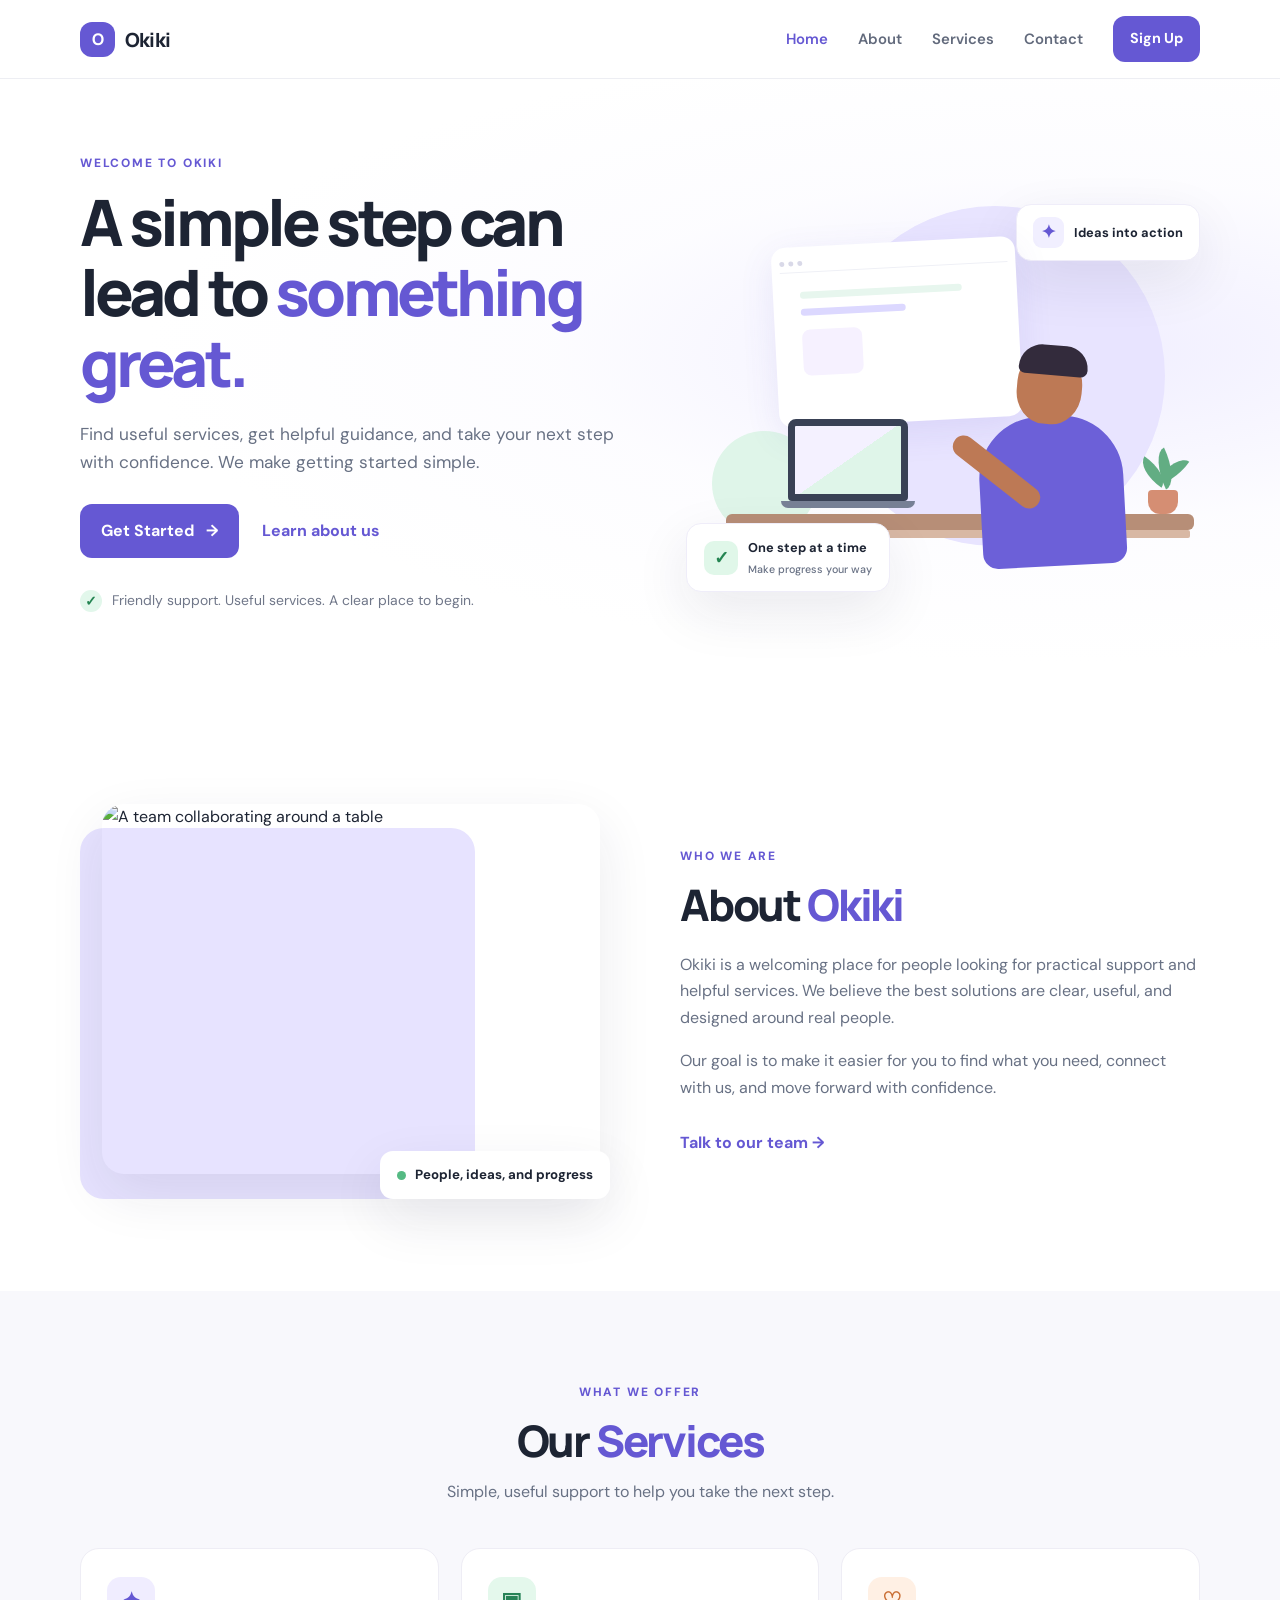
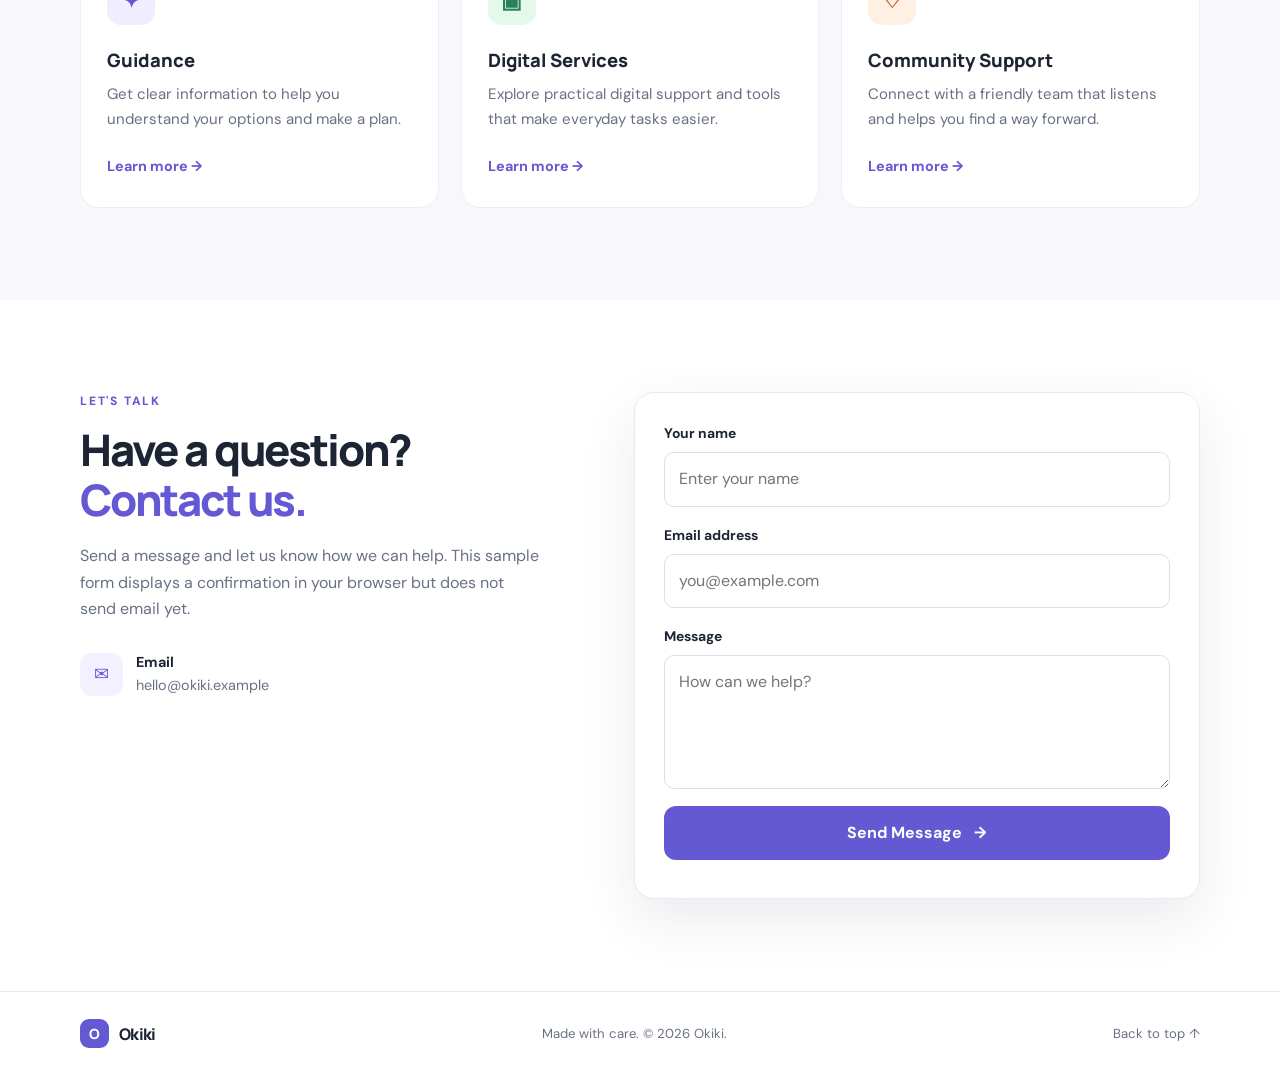
==== index.html @ ec6d1c78 "Build responsive Okiki website with sign-up demo" ====
<!doctype html>
<html lang="en">
<head>
  <meta charset="utf-8">
  <meta name="viewport" content="width=device-width, initial-scale=1">
  <meta name="description" content="Meet Okiki. Discover practical services, helpful guidance, and a friendly place to take your next step.">
  <meta name="theme-color" content="#6558d3">
  <title>Okiki | A simple place to start</title>
  <link rel="stylesheet" href="css/style.css">
  <script src="js/script.js" defer></script>
</head>
<body>
  <header class="site-header">
    <nav class="navbar container" aria-label="Main navigation">
      <a class="brand" href="#home" aria-label="Okiki home"><span class="brand-mark">O</span> Okiki</a>
      <button class="menu-toggle" type="button" aria-expanded="false" aria-controls="nav-links" aria-label="Open navigation menu">☰</button>
      <div class="nav-links" id="nav-links">
        <a class="nav-link active" href="#home">Home</a>
        <a class="nav-link" href="#about">About</a>
        <a class="nav-link" href="#services">Services</a>
        <a class="nav-link" href="#contact">Contact</a>
        <a class="button button-small" href="signup.html">Sign Up</a>
      </div>
    </nav>
  </header>

  <main>
    <section class="hero section" id="home">
      <div class="container hero-grid">
        <div class="hero-copy">
          <p class="eyebrow">WELCOME TO OKIKI</p>
          <h1>A simple step can lead to <span>something great.</span></h1>
          <p class="hero-text">Find useful services, get helpful guidance, and take your next step with confidence. We make getting started simple.</p>
          <div class="hero-actions">
            <a class="button" href="signup.html">Get Started <span aria-hidden="true">→</span></a>
            <a class="text-link" href="#about">Learn about us</a>
          </div>
          <p class="trust-note"><span class="check-mark" aria-hidden="true">✓</span> Friendly support. Useful services. A clear place to begin.</p>
        </div>
        <div class="hero-art" role="img" aria-label="Illustration of a person planning and working at a desk">
          <div class="art-circle circle-one"></div><div class="art-circle circle-two"></div>
          <div class="art-card art-card-top"><span class="art-icon">✦</span><span>Ideas into action</span></div>
          <div class="desk-scene">
            <div class="window-frame"><div class="window-bar"><i></i><i></i><i></i></div><div class="window-content"><div class="window-line long"></div><div class="window-line"></div><div class="window-block"></div></div></div>
            <div class="person-head"></div><div class="person-body"></div><div class="person-arm"></div>
            <div class="desk"></div><div class="laptop"><div class="laptop-screen"></div><div class="laptop-base"></div></div>
            <div class="plant"><span></span><span></span><span></span><i></i></div>
          </div>
          <div class="art-card art-card-bottom"><span class="mini-check">✓</span><span><strong>One step at a time</strong><small>Make progress your way</small></span></div>
        </div>
      </div>
    </section>

    <section class="section about-section" id="about">
      <div class="container about-grid">
        <div class="about-image-wrap">
          <img class="about-image" src="https://images.unsplash.com/photo-1521737711867-e3b97375f902?auto=format&fit=crop&w=1100&q=85" alt="A team collaborating around a table" loading="lazy">
          <div class="image-caption"><span class="caption-dot"></span> People, ideas, and progress</div>
        </div>
        <div class="about-copy">
          <p class="eyebrow">WHO WE ARE</p>
          <h2>About <span>Okiki</span></h2>
          <p>Okiki is a welcoming place for people looking for practical support and helpful services. We believe the best solutions are clear, useful, and designed around real people.</p>
          <p>Our goal is to make it easier for you to find what you need, connect with us, and move forward with confidence.</p>
          <a class="text-link" href="#contact">Talk to our team <span aria-hidden="true">→</span></a>
        </div>
      </div>
    </section>

    <section class="section services-section" id="services">
      <div class="container">
        <div class="section-heading">
          <p class="eyebrow">WHAT WE OFFER</p>
          <h2>Our <span>Services</span></h2>
          <p>Simple, useful support to help you take the next step.</p>
        </div>
        <div class="service-grid">
          <article class="service-card"><div class="service-icon icon-purple" aria-hidden="true">✦</div><h3>Guidance</h3><p>Get clear information to help you understand your options and make a plan.</p><a class="card-link" href="#contact">Learn more <span aria-hidden="true">→</span></a></article>
          <article class="service-card"><div class="service-icon icon-green" aria-hidden="true">▣</div><h3>Digital Services</h3><p>Explore practical digital support and tools that make everyday tasks easier.</p><a class="card-link" href="#contact">Learn more <span aria-hidden="true">→</span></a></article>
          <article class="service-card"><div class="service-icon icon-orange" aria-hidden="true">♡</div><h3>Community Support</h3><p>Connect with a friendly team that listens and helps you find a way forward.</p><a class="card-link" href="#contact">Learn more <span aria-hidden="true">→</span></a></article>
        </div>
      </div>
    </section>

    <section class="section contact-section" id="contact">
      <div class="container contact-grid">
        <div class="contact-copy">
          <p class="eyebrow">LET'S TALK</p><h2>Have a question? <span>Contact us.</span></h2>
          <p>Send a message and let us know how we can help. This sample form displays a confirmation in your browser but does not send email yet.</p>
          <div class="contact-detail"><span class="contact-icon" aria-hidden="true">✉</span><span><strong>Email</strong><br>hello@okiki.example</span></div>
        </div>
        <form class="contact-form" id="contact-form">
          <label for="contact-name">Your name</label><input id="contact-name" name="name" type="text" placeholder="Enter your name" autocomplete="name" required>
          <label for="contact-email">Email address</label><input id="contact-email" name="email" type="email" placeholder="you@example.com" autocomplete="email" required>
          <label for="contact-message">Message</label><textarea id="contact-message" name="message" rows="4" placeholder="How can we help?" required></textarea>
          <button class="button" type="submit">Send Message <span aria-hidden="true">→</span></button>
          <p class="form-message" id="contact-message-status" role="status" aria-live="polite"></p>
        </form>
      </div>
    </section>
  </main>

  <footer class="site-footer"><div class="container footer-content"><a class="brand footer-brand" href="#home"><span class="brand-mark">O</span> Okiki</a><p>Made with care. © <span id="year"></span> Okiki.</p><a href="#home" class="back-top">Back to top ↑</a></div></footer>
</body>
</html>
---- css/style.css ----
@import url('https://fonts.googleapis.com/css2?family=DM+Sans:wght@400;500;600;700&family=Manrope:wght@400;500;600;700;800&display=swap');

:root {
  --ink: #1d2433;
  --muted: #687184;
  --purple: #6558d3;
  --purple-dark: #5145b8;
  --lavender: #f3f1ff;
  --green: #dff5e9;
  --line: #e9eaf0;
  --white: #fff;
  --shadow: 0 20px 55px rgba(35, 36, 70, .09);
}
* { box-sizing: border-box; }
html { scroll-behavior: smooth; scroll-padding-top: 92px; }
body { margin: 0; color: var(--ink); background: var(--white); font-family: 'DM Sans', sans-serif; line-height: 1.65; }
a { color: inherit; text-decoration: none; }
button, input, textarea { font: inherit; }
img { max-width: 100%; }
.container { width: min(1120px, calc(100% - 40px)); margin-inline: auto; }
.section { padding: 92px 0; }
.site-header { position: sticky; top: 0; z-index: 20; border-bottom: 1px solid rgba(233,234,240,.8); background: rgba(255,255,255,.94); backdrop-filter: blur(12px); }
.navbar { min-height: 78px; display: flex; align-items: center; justify-content: space-between; gap: 24px; }
.brand { display: inline-flex; align-items: center; gap: 10px; font: 800 1.22rem 'Manrope', sans-serif; letter-spacing: -.04em; }
.brand-mark { display: inline-grid; place-items: center; width: 35px; height: 35px; flex: 0 0 auto; border-radius: 12px; background: var(--purple); color: white; font: 800 1rem 'Manrope', sans-serif; }
.nav-links { display: flex; align-items: center; gap: 30px; }
.nav-link { color: #626a7c; font-size: .93rem; font-weight: 600; transition: color .2s; }
.nav-link:hover, .nav-link.active { color: var(--purple); }
.button { display: inline-flex; align-items: center; justify-content: center; gap: 12px; padding: 14px 21px; border: 0; border-radius: 12px; background: var(--purple); color: white; font-weight: 700; cursor: pointer; transition: background .2s, transform .2s; }
.button:hover { background: var(--purple-dark); transform: translateY(-1px); }
.button-small { padding: 11px 17px; font-size: .9rem; }
.button-full { width: 100%; }
.menu-toggle { display: none; width: 42px; height: 42px; border: 0; border-radius: 10px; background: #f4f3ff; color: var(--purple); font-size: 1.35rem; cursor: pointer; }
.eyebrow { margin: 0 0 13px; color: var(--purple); font-size: .75rem; font-weight: 800; letter-spacing: .15em; }
.hero { overflow: hidden; padding-top: 75px; padding-bottom: 86px; background: radial-gradient(ellipse at 83% 43%, #f0eeff 0, rgba(247,246,255,.3) 34%, transparent 61%); }
.hero-grid { display: grid; grid-template-columns: 1.04fr .96fr; align-items: center; gap: 50px; }
.hero h1, .account-card h1 { max-width: 650px; margin: 0; font: 800 clamp(2.6rem, 5vw, 4.35rem)/1.1 'Manrope', sans-serif; letter-spacing: -.06em; }
.hero h1 span, .about-copy h2 span, .section-heading h2 span, .contact-copy h2 span { color: var(--purple); }
.hero-text { max-width: 540px; margin: 22px 0 27px; color: var(--muted); font-size: 1.08rem; }
.hero-actions { display: flex; align-items: center; flex-wrap: wrap; gap: 23px; }
.text-link, .card-link { color: var(--purple); font-weight: 700; }
.text-link:hover, .card-link:hover { color: var(--purple-dark); }
.trust-note { display: flex; align-items: center; gap: 10px; margin-top: 31px; color: #707789; font-size: .87rem; }
.check-mark { display: grid; place-items: center; width: 22px; height: 22px; border-radius: 50%; background: #e2f7eb; color: #238451; font-weight: 800; }
.hero-art { position: relative; height: 440px; isolation: isolate; }
.art-circle { position: absolute; z-index: -1; border-radius: 50%; }
.circle-one { top: 36px; right: 35px; width: 340px; height: 340px; background: #e8e4ff; }
.circle-two { bottom: 74px; left: 26px; width: 105px; height: 105px; background: #dff5e9; }
.desk-scene { position: absolute; inset: 65px 6px 29px 15px; }
.window-frame { position: absolute; top: 7px; left: 74px; width: 244px; height: 180px; transform: rotate(-3deg); border: 8px solid white; border-radius: 14px; background: white; box-shadow: 0 10px 35px #5b4db91a; }
.window-bar { display: flex; align-items: center; gap: 4px; height: 18px; border-bottom: 1px solid #eff0f6; }
.window-bar i { width: 5px; height: 5px; border-radius: 50%; background: #d9d9e8; }
.window-content { padding: 19px; }
.window-line { width: 55%; height: 7px; margin-bottom: 10px; border-radius: 9px; background: #dcd8ff; }
.window-line.long { width: 85%; background: #e7f6ee; }
.window-block { width: 60px; height: 46px; margin-top: 14px; border-radius: 8px; background: #f6f1ff; }
.person-head { position: absolute; z-index: 2; top: 116px; right: 112px; width: 65px; height: 73px; transform: rotate(5deg); border-radius: 44% 47% 45% 44%; background: #bd7955; }
.person-head::before { position: absolute; top: -6px; left: 0; width: 69px; height: 30px; border-radius: 45px 43px 14px 12px; background: #332b3c; content: ''; }
.person-body { position: absolute; z-index: 1; top: 181px; right: 70px; width: 144px; height: 150px; transform: rotate(-3deg); border-radius: 62px 62px 15px 15px; background: #6c60d8; }
.person-arm { position: absolute; z-index: 3; top: 226px; right: 145px; width: 105px; height: 22px; transform: rotate(38deg); border-radius: 22px; background: #bd7955; }
.desk { position: absolute; right: 0; bottom: 51px; left: 25px; height: 16px; border-radius: 6px; background: #b78e77; box-shadow: 0 12px 0 -4px #d8b8a4; }
.laptop { position: absolute; z-index: 4; bottom: 67px; left: 87px; width: 120px; height: 95px; }
.laptop-screen { height: 82px; border: 7px solid #394155; border-radius: 8px 8px 4px 4px; background: linear-gradient(145deg, #f4f1ff 0 50%, #dff5e9 50%); }
.laptop-base { width: 134px; height: 7px; margin-left: -7px; border-radius: 0 0 8px 8px; background: #778095; }
.plant { position: absolute; right: 9px; bottom: 67px; width: 45px; height: 86px; }
.plant span { position: absolute; bottom: 26px; left: 17px; width: 16px; height: 39px; transform: rotate(-25deg); border-radius: 100% 0 100% 0; background: #62ad83; }
.plant span:nth-child(2) { left: 5px; height: 32px; transform: rotate(-55deg); }
.plant span:nth-child(3) { left: 25px; height: 34px; transform: rotate(35deg); }
.plant i { position: absolute; bottom: 0; left: 8px; width: 30px; height: 24px; border-radius: 4px 4px 12px 12px; background: #d58e73; }
.art-card { position: absolute; display: flex; align-items: center; gap: 10px; padding: 12px 16px; border: 1px solid #efedf9; border-radius: 15px; background: white; box-shadow: var(--shadow); font-size: .8rem; font-weight: 700; }
.art-card-top { top: 34px; right: 0; }
.art-icon { display: grid; place-items: center; width: 31px; height: 31px; border-radius: 9px; background: #f1efff; color: var(--purple); font-size: 1.1rem; }
.art-card-bottom { bottom: 18px; left: 0; padding: 13px 17px; }
.mini-check { display: grid; place-items: center; width: 34px; height: 34px; border-radius: 10px; background: #e0f7e9; color: #258552; font-size: 1.15rem; }
.art-card-bottom strong, .art-card-bottom small { display: block; }
.art-card-bottom small { margin-top: 2px; color: var(--muted); font-weight: 500; }
.about-grid { display: grid; grid-template-columns: 1fr 1fr; align-items: center; gap: 80px; }
.about-image-wrap { position: relative; padding: 0 0 25px 22px; }
.about-image-wrap::before { position: absolute; z-index: 0; top: 24px; bottom: 0; left: 0; width: 76%; border-radius: 24px; background: #e7e3ff; content: ''; }
.about-image { position: relative; z-index: 1; display: block; width: 100%; height: 370px; object-fit: cover; border-radius: 22px; box-shadow: var(--shadow); }
.image-caption { position: absolute; z-index: 2; right: -10px; bottom: 0; display: flex; align-items: center; gap: 9px; padding: 13px 17px; border-radius: 13px; background: white; box-shadow: var(--shadow); font-size: .83rem; font-weight: 700; }
.caption-dot { width: 9px; height: 9px; border-radius: 50%; background: #55ba83; }
.about-copy h2, .section-heading h2, .contact-copy h2 { margin: 0 0 22px; font: 800 clamp(2rem, 3.4vw, 3rem)/1.15 'Manrope', sans-serif; letter-spacing: -.05em; }
.about-copy p:not(.eyebrow), .contact-copy > p:not(.eyebrow) { margin: 0 0 17px; color: var(--muted); }
.about-copy .text-link { display: inline-block; margin-top: 12px; }
.services-section { background: #f8f8fc; }
.section-heading { max-width: 620px; margin: 0 auto 43px; text-align: center; }
.section-heading h2 { margin-bottom: 13px; }
.section-heading > p:last-child { margin: 0; color: var(--muted); }
.service-grid { display: grid; grid-template-columns: repeat(3, 1fr); gap: 22px; }
.service-card { padding: 28px 26px; border: 1px solid #eeedf5; border-radius: 19px; background: white; transition: transform .2s, box-shadow .2s; }
.service-card:hover { transform: translateY(-5px); box-shadow: var(--shadow); }
.service-icon { display: grid; place-items: center; width: 48px; height: 48px; border-radius: 14px; font-size: 1.35rem; font-weight: 800; }
.icon-purple { background: #f0edff; color: #6558d3; }
.icon-green { background: #e4f8ec; color: #278357; }
.icon-orange { background: #fff0e4; color: #c96d33; }
.service-card h3 { margin: 22px 0 9px; font: 800 1.15rem 'Manrope', sans-serif; }
.service-card p { margin: 0 0 21px; color: var(--muted); font-size: .94rem; }
.card-link { font-size: .9rem; }
.contact-grid { display: grid; grid-template-columns: .9fr 1.1fr; align-items: start; gap: 90px; }
.contact-copy h2 { margin-bottom: 18px; }
.contact-detail { display: flex; align-items: center; gap: 13px; margin-top: 28px; color: var(--muted); font-size: .9rem; }
.contact-detail strong { color: var(--ink); }
.contact-icon { display: grid; place-items: center; width: 43px; height: 43px; border-radius: 12px; background: var(--lavender); color: var(--purple); font-size: 1.1rem; }
.contact-form, .account-form { display: flex; flex-direction: column; }
.contact-form { padding: 29px; border: 1px solid var(--line); border-radius: 20px; background: white; box-shadow: var(--shadow); }
label { margin: 0 0 7px; font-size: .87rem; font-weight: 700; }
input, textarea { width: 100%; margin-bottom: 17px; padding: 13px 14px; border: 1px solid #dedfea; border-radius: 10px; outline: none; background: #fff; color: var(--ink); transition: border .2s, box-shadow .2s; }
input:focus, textarea:focus { border-color: var(--purple); box-shadow: 0 0 0 3px #6558d31c; }
textarea { resize: vertical; }
.form-message { margin: 9px 0 0; color: #258552; font-size: .88rem; }
.site-footer { border-top: 1px solid var(--line); background: white; }
.footer-content { display: flex; min-height: 83px; align-items: center; justify-content: space-between; gap: 18px; }
.footer-content p, .back-top { margin: 0; color: var(--muted); font-size: .82rem; }
.footer-brand { font-size: 1rem; }
.footer-brand .brand-mark { width: 29px; height: 29px; border-radius: 9px; font-size: .88rem; }
.back-top:hover { color: var(--purple); }

/* Sign-up and thank-you pages */
.account-page { min-height: 100vh; background: linear-gradient(135deg, #f8f7ff 0%, #fff 55%, #effaf4 100%); }
.account-page .site-header { background: rgba(255,255,255,.9); }
.account-page .navbar { min-height: 72px; }
.account-main { display: grid; min-height: calc(100vh - 155px); place-items: center; padding: 48px 20px; }
.account-card { width: min(100%, 450px); padding: 36px; border: 1px solid #eeedf5; border-radius: 24px; background: white; box-shadow: var(--shadow); }
.account-logo { margin-bottom: 22px; }
.account-card h1 { font-size: 2.15rem; letter-spacing: -.05em; }
.account-intro { margin: 12px 0 25px; color: var(--muted); font-size: .94rem; }
.account-form label { margin-top: 1px; }
.account-form input { margin-bottom: 18px; }
.demo-note { margin: 0 0 19px; padding: 11px 12px; border-radius: 9px; background: #f7f7fb; color: #777f90; font-size: .79rem; line-height: 1.5; }
.account-bottom { margin: 20px 0 0; color: var(--muted); font-size: .8rem; text-align: center; }
.success-icon { display: grid; place-items: center; width: 67px; height: 67px; margin-bottom: 23px; border-radius: 50%; background: #e1f8e9; color: #238451; font-size: 2rem; font-weight: 800; }
.thank-you-card { text-align: center; }
.thank-you-card .success-icon { margin-inline: auto; }
.thank-you-card h1 { font-size: 2.4rem; }
.thank-you-card .button { margin-top: 5px; }
.centered-note { margin: 19px 0 0; text-align: left; }
.account-page .footer-content { min-height: 70px; }

@media (max-width: 850px) {
  .section { padding: 72px 0; }
  .hero-grid { grid-template-columns: 1fr; gap: 20px; }
  .hero-copy { max-width: 680px; }
  .hero-art { width: min(100%, 480px); height: 400px; margin-inline: auto; }
  .about-grid { grid-template-columns: 1fr 1fr; gap: 42px; }
  .about-image { height: 320px; }
  .contact-grid { gap: 40px; }
  .nav-links { gap: 18px; }
}
@media (max-width: 650px) {
  .container { width: min(calc(100% - 32px), 1120px); }
  .navbar { min-height: 68px; }
  .menu-toggle { display: block; }
  .nav-links { position: absolute; top: 68px; right: 0; left: 0; display: none; flex-direction: column; align-items: stretch; gap: 0; padding: 18px 20px 22px; border-bottom: 1px solid var(--line); background: white; box-shadow: 0 14px 25px #20233b0c; }
  .nav-links.open { display: flex; }
  .nav-link { padding: 11px 4px; }
  .nav-links .button { margin-top: 9px; }
  .hero { padding-top: 59px; padding-bottom: 65px; }
  .hero h1 { font-size: clamp(2.55rem, 12vw, 3.55rem); }
  .hero-text { font-size: 1rem; }
  .hero-art { height: 345px; margin-bottom: -15px; transform: scale(.94); transform-origin: top center; }
  .circle-one { top: 25px; right: 12px; width: 280px; height: 280px; }
  .window-frame { left: 45px; transform: scale(.88) rotate(-3deg); transform-origin: top left; }
  .person-head { top: 112px; right: 85px; }
  .person-body { top: 177px; right: 43px; }
  .person-arm { top: 220px; right: 115px; }
  .laptop { left: 62px; }
  .art-card-top { top: 21px; right: 0; }
  .art-card-bottom { bottom: 12px; left: 0; }
  .about-grid, .contact-grid { grid-template-columns: 1fr; gap: 37px; }
  .about-image-wrap { max-width: 500px; }
  .about-image { height: 290px; }
  .image-caption { right: 0; }
  .about-copy h2, .section-heading h2, .contact-copy h2 { font-size: 2.3rem; }
  .service-grid { grid-template-columns: 1fr; gap: 15px; }
  .service-card { padding: 24px; }
  .section-heading { margin-bottom: 31px; }
  .contact-form { padding: 22px; }
  .footer-content { flex-wrap: wrap; padding: 18px 0; }
  .footer-content p { order: 3; width: 100%; }
  .account-card { padding: 28px 22px; }
  .account-main { padding: 35px 16px; }
  .account-card h1 { font-size: 2rem; }
}
@media (prefers-reduced-motion: reduce) {
  html { scroll-behavior: auto; }
  *, *::before, *::after { scroll-behavior: auto !important; transition-duration: .01ms !important; animation-duration: .01ms !important; }
}
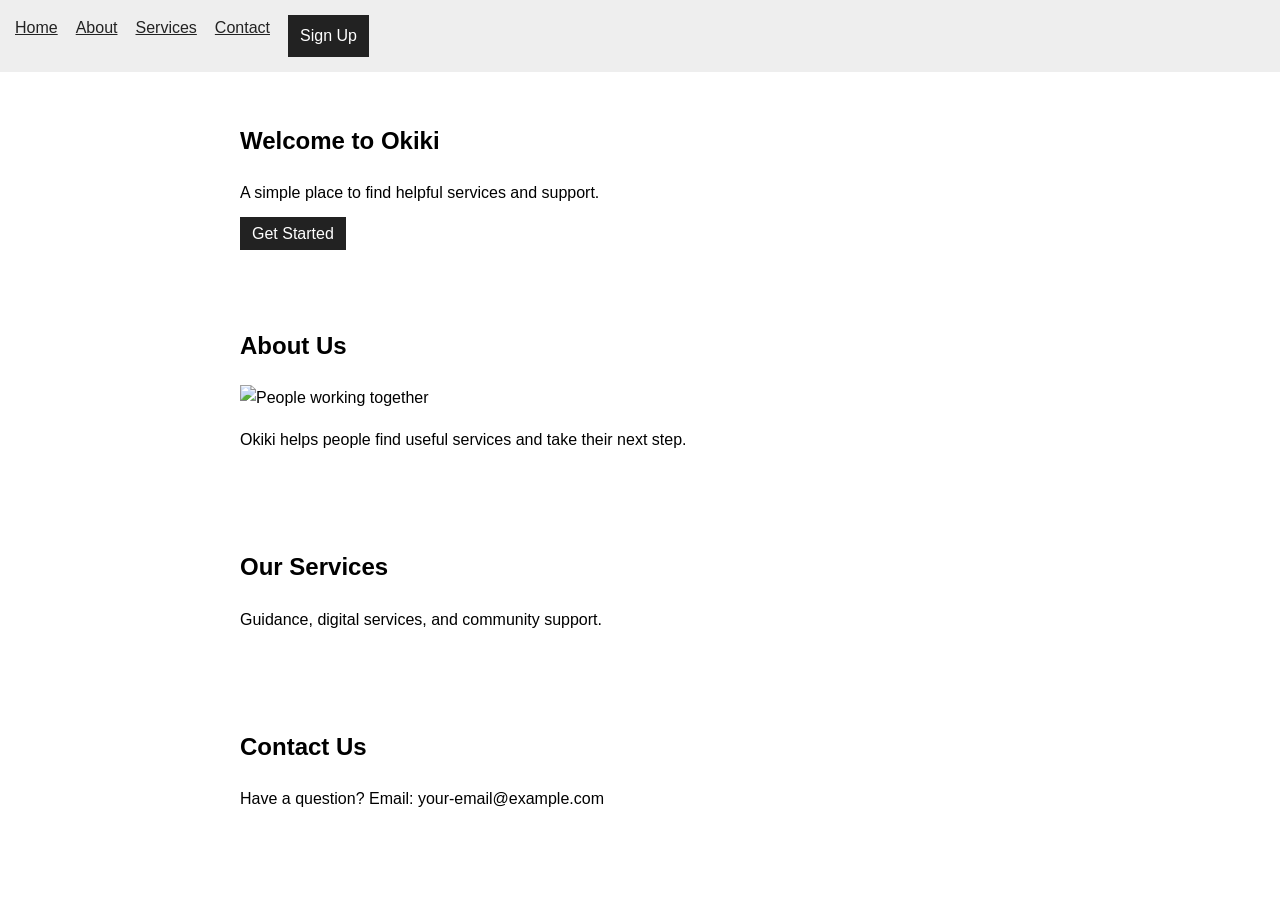
==== commit 61ff5eb6: "Simplify Okiki homepage markup and styling" ====
--- a/index.html
+++ b/index.html
@@ -1,105 +1,47 @@
-<!doctype html>
+<!DOCTYPE html>
 <html lang="en">
 <head>
-  <meta charset="utf-8">
+  <meta charset="UTF-8">
   <meta name="viewport" content="width=device-width, initial-scale=1">
-  <meta name="description" content="Meet Okiki. Discover practical services, helpful guidance, and a friendly place to take your next step.">
-  <meta name="theme-color" content="#6558d3">
-  <title>Okiki | A simple place to start</title>
-  <link rel="stylesheet" href="css/style.css">
-  <script src="js/script.js" defer></script>
+  <title>Okiki</title>
+  <style>
+    body { font-family: Arial, sans-serif; margin: 0; line-height: 1.6; }
+    nav { background: #eee; padding: 15px; display: flex; gap: 18px; flex-wrap: wrap; }
+    nav a { color: #222; }
+    section { padding: 30px; max-width: 800px; margin: auto; }
+    img { width: 250px; max-width: 100%; }
+    .button { background: #222; color: white; padding: 8px 12px; text-decoration: none; }
+  </style>
 </head>
 <body>
-  <header class="site-header">
-    <nav class="navbar container" aria-label="Main navigation">
-      <a class="brand" href="#home" aria-label="Okiki home"><span class="brand-mark">O</span> Okiki</a>
-      <button class="menu-toggle" type="button" aria-expanded="false" aria-controls="nav-links" aria-label="Open navigation menu">☰</button>
-      <div class="nav-links" id="nav-links">
-        <a class="nav-link active" href="#home">Home</a>
-        <a class="nav-link" href="#about">About</a>
-        <a class="nav-link" href="#services">Services</a>
-        <a class="nav-link" href="#contact">Contact</a>
-        <a class="button button-small" href="signup.html">Sign Up</a>
-      </div>
-    </nav>
-  </header>
+  <nav>
+    <a href="#home">Home</a>
+    <a href="#about">About</a>
+    <a href="#services">Services</a>
+    <a href="#contact">Contact</a>
+    <a class="button" href="signup.html">Sign Up</a>
+  </nav>
 
-  <main>
-    <section class="hero section" id="home">
-      <div class="container hero-grid">
-        <div class="hero-copy">
-          <p class="eyebrow">WELCOME TO OKIKI</p>
-          <h1>A simple step can lead to <span>something great.</span></h1>
-          <p class="hero-text">Find useful services, get helpful guidance, and take your next step with confidence. We make getting started simple.</p>
-          <div class="hero-actions">
-            <a class="button" href="signup.html">Get Started <span aria-hidden="true">→</span></a>
-            <a class="text-link" href="#about">Learn about us</a>
-          </div>
-          <p class="trust-note"><span class="check-mark" aria-hidden="true">✓</span> Friendly support. Useful services. A clear place to begin.</p>
-        </div>
-        <div class="hero-art" role="img" aria-label="Illustration of a person planning and working at a desk">
-          <div class="art-circle circle-one"></div><div class="art-circle circle-two"></div>
-          <div class="art-card art-card-top"><span class="art-icon">✦</span><span>Ideas into action</span></div>
-          <div class="desk-scene">
-            <div class="window-frame"><div class="window-bar"><i></i><i></i><i></i></div><div class="window-content"><div class="window-line long"></div><div class="window-line"></div><div class="window-block"></div></div></div>
-            <div class="person-head"></div><div class="person-body"></div><div class="person-arm"></div>
-            <div class="desk"></div><div class="laptop"><div class="laptop-screen"></div><div class="laptop-base"></div></div>
-            <div class="plant"><span></span><span></span><span></span><i></i></div>
-          </div>
-          <div class="art-card art-card-bottom"><span class="mini-check">✓</span><span><strong>One step at a time</strong><small>Make progress your way</small></span></div>
-        </div>
-      </div>
-    </section>
+  <section id="home">
+    <h1>Welcome to Okiki</h1>
+    <p>A simple place to find helpful services and support.</p>
+    <a class="button" href="signup.html">Get Started</a>
+  </section>
 
-    <section class="section about-section" id="about">
-      <div class="container about-grid">
-        <div class="about-image-wrap">
-          <img class="about-image" src="https://images.unsplash.com/photo-1521737711867-e3b97375f902?auto=format&fit=crop&w=1100&q=85" alt="A team collaborating around a table" loading="lazy">
-          <div class="image-caption"><span class="caption-dot"></span> People, ideas, and progress</div>
-        </div>
-        <div class="about-copy">
-          <p class="eyebrow">WHO WE ARE</p>
-          <h2>About <span>Okiki</span></h2>
-          <p>Okiki is a welcoming place for people looking for practical support and helpful services. We believe the best solutions are clear, useful, and designed around real people.</p>
-          <p>Our goal is to make it easier for you to find what you need, connect with us, and move forward with confidence.</p>
-          <a class="text-link" href="#contact">Talk to our team <span aria-hidden="true">→</span></a>
-        </div>
-      </div>
-    </section>
+  <section id="about">
+    <h2>About Us</h2>
+    <img src="https://images.unsplash.com/photo-1521737711867-e3b97375f902?auto=format&fit=crop&w=600&q=80" alt="People working together">
+    <p>Okiki helps people find useful services and take their next step.</p>
+  </section>
 
-    <section class="section services-section" id="services">
-      <div class="container">
-        <div class="section-heading">
-          <p class="eyebrow">WHAT WE OFFER</p>
-          <h2>Our <span>Services</span></h2>
-          <p>Simple, useful support to help you take the next step.</p>
-        </div>
-        <div class="service-grid">
-          <article class="service-card"><div class="service-icon icon-purple" aria-hidden="true">✦</div><h3>Guidance</h3><p>Get clear information to help you understand your options and make a plan.</p><a class="card-link" href="#contact">Learn more <span aria-hidden="true">→</span></a></article>
-          <article class="service-card"><div class="service-icon icon-green" aria-hidden="true">▣</div><h3>Digital Services</h3><p>Explore practical digital support and tools that make everyday tasks easier.</p><a class="card-link" href="#contact">Learn more <span aria-hidden="true">→</span></a></article>
-          <article class="service-card"><div class="service-icon icon-orange" aria-hidden="true">♡</div><h3>Community Support</h3><p>Connect with a friendly team that listens and helps you find a way forward.</p><a class="card-link" href="#contact">Learn more <span aria-hidden="true">→</span></a></article>
-        </div>
-      </div>
-    </section>
+  <section id="services">
+    <h2>Our Services</h2>
+    <p>Guidance, digital services, and community support.</p>
+  </section>
 
-    <section class="section contact-section" id="contact">
-      <div class="container contact-grid">
-        <div class="contact-copy">
-          <p class="eyebrow">LET'S TALK</p><h2>Have a question? <span>Contact us.</span></h2>
-          <p>Send a message and let us know how we can help. This sample form displays a confirmation in your browser but does not send email yet.</p>
-          <div class="contact-detail"><span class="contact-icon" aria-hidden="true">✉</span><span><strong>Email</strong><br>hello@okiki.example</span></div>
-        </div>
-        <form class="contact-form" id="contact-form">
-          <label for="contact-name">Your name</label><input id="contact-name" name="name" type="text" placeholder="Enter your name" autocomplete="name" required>
-          <label for="contact-email">Email address</label><input id="contact-email" name="email" type="email" placeholder="you@example.com" autocomplete="email" required>
-          <label for="contact-message">Message</label><textarea id="contact-message" name="message" rows="4" placeholder="How can we help?" required></textarea>
-          <button class="button" type="submit">Send Message <span aria-hidden="true">→</span></button>
-          <p class="form-message" id="contact-message-status" role="status" aria-live="polite"></p>
-        </form>
-      </div>
-    </section>
-  </main>
-
-  <footer class="site-footer"><div class="container footer-content"><a class="brand footer-brand" href="#home"><span class="brand-mark">O</span> Okiki</a><p>Made with care. © <span id="year"></span> Okiki.</p><a href="#home" class="back-top">Back to top ↑</a></div></footer>
+  <section id="contact">
+    <h2>Contact Us</h2>
+    <p>Have a question? Email: your-email@example.com</p>
+  </section>
 </body>
-</html>+</html>
